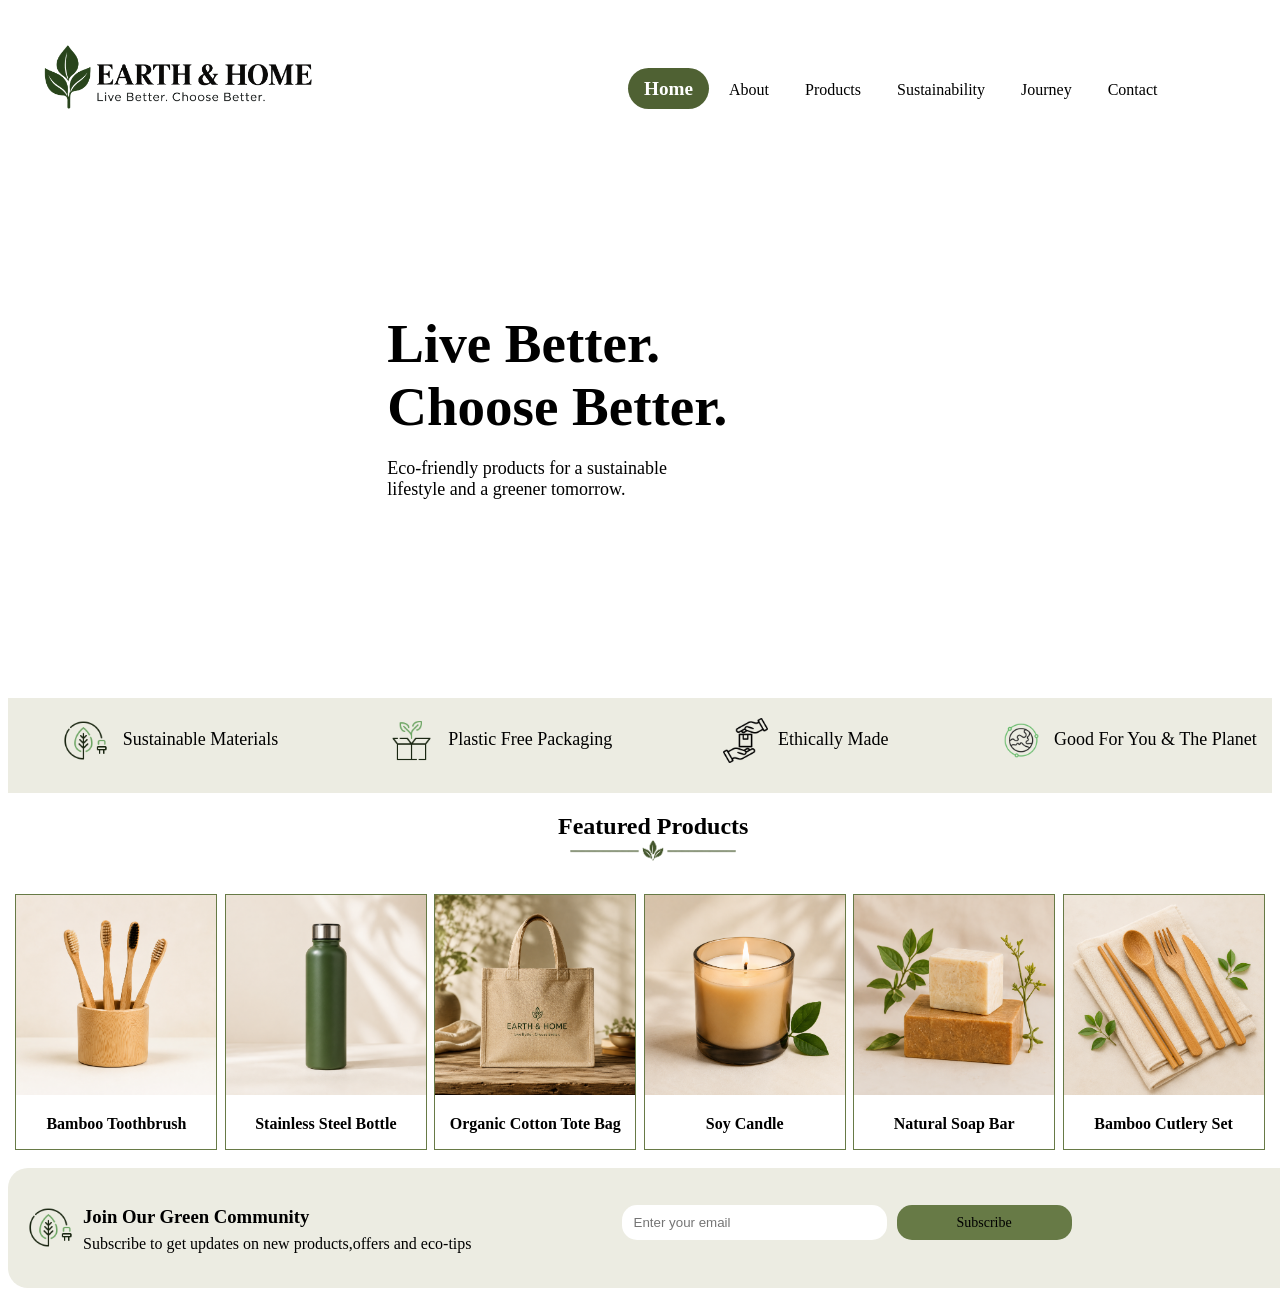
==== index.html @ a4145ca1 "first commit renamed index" ====
<!DOCTYPE html>
<html lang="en">
<head>
    <meta charset="UTF-8">
    <meta name="viewport" content="width=  , initial-scale=1.0">
    <title>Prj Home</title>
    <style>
       
         .homenav{
            background-color:white ;
            position: sticky;
            top: 0px;
            z-index: 1000;
            display: flex;
            color: black;
            padding: 20px;   
          }
          .honav{
            margin-left: 300px;
            margin-top: 50px;
            gap: 20px;
            text-decoration: none;
            color: black; 
        }
        .honav a{
            text-decoration: none;
            padding: 10px 16px;
            border-radius: 25px;
            transition: 0.3s ease;
        }
        .honav a:hover{
            background-color: #677A46;
            color:white;
        }
       .honav a.active {
            color: white;
            font-weight: bolder;
            font-size: larger;
            background-color: #4f6133;
        }
        .nbar{
            text-decoration: none;
            color: black;
            padding: 20px;     
        }
        .hero{
            position: relative;
            width: 100%;
            height: 550px;
            overflow: hidden;
        }
        .hero-video{
            width: 100%;
            height: 100%;
            object-fit: cover;
            display: block;
        }
        .hero-content{
            position: absolute;
            top: 45%;
            left: 30%;
            transform: translateY(-50%);
            z-index: 2;
        }
        .hero-content h1{
            font-size: 55px;
            color: solid black;
            margin-bottom: 20px;
        }
        .hero-content p{
            font-size: 18px;
            color:solid black;
            margin-bottom: 25px;

        }
        .hero-content button{
               background-color: #677A46;
                border: none;
                border-radius: 12px;
                padding: 10px 25px;
                font-size: 15px;
                cursor: pointer;
                transition: 0.3s ease;
        }
        .hero-content button:active{
        transform: scale(0.95);
        background-color: #4f6133;
       }
        .secnav{
            overflow: hidden;
        }
        .nav1{
            width: 100%;
            background-color: #ECECE2;
            padding: 20px;
            display: flex;
            justify-content:space-around;
            gap: 40px;  
            align-items:left;
            height: 55px;
            margin-right: 10px;   
        }
         .nbar1{
            text-decoration: none;
            color: black; 
            font-size: 18px;
        }
        .navicon{
            width: 45px;
            height: 45px;
            object-fit: contain;
            vertical-align: middle;
            margin-right: 10px;
        }
        .heading{
            margin-left: 550px;
        }
        .line{
            height:80px ;
            width: 230px;
            margin-top:-50px ;
            margin-left:530px ;    
        }
        .container{
            width: 100%;
            padding: 0px;
            display: flex;
            flex-direction: row;
            justify-content: space-evenly;
            align-items: start;
            overflow: hidden;
        }
        .container>div{
            width: 200px;
            border: 1px solid #677A46;
        }
        .title{
            font-size: 16px;
            text-align: center;
        }
        .lastnav{
            height: 80px;
            width: 100%;
            background-color: #ECECE2;
            padding: 20px;
            border-radius: 20px;
            display: flex;
            align-items: center;
        }
        .text{

            margin-left: 30px;
        }
        .head1{
        
            white-space: nowrap;
        }
        .pclass{
              margin-top: -30px;
              white-space: nowrap;

        }
        .form{
            width: 350px;
            display: flex;
            align-items: center;
            gap:10px;
            margin-left: auto;
            margin-right: 60px;
            margin-top: -10px;
            border-radius: 10px;
        }
        .form input{
            width: 300px;
            height: 35px;
            padding: 0 12px;
            box-sizing: border-box;
            border: none;
            border-radius: 15px;
        }
    
        .btn2{
            width: 150px;
            height: 35px;
            border: none;
            background-color: #677A46;
            padding:0px;
            border-radius: 15px;         
        }
            .form {
            width: 450px;
            display: flex;
            align-items: center;
            gap: 10px;
            margin-left: 150px;
            margin-right: 60px;
        }
        .form input[type="email"] {
            width: 300px;
            height: 35px;
            padding: 0 12px;
            box-sizing: border-box;
            border: none;
            border-radius: 15px;
        }

        #subscribe {
            display: none;
        }
        .btn2 {
            width: 200px;
            height: 35px;
            border: none;
            background-color: #677A46;
            border-radius: 15px;

            display: flex;
            align-items: center;
            justify-content: center;

            cursor: pointer;
            font-size: 14px;
        }
        .success-message {
            display: none;
            color: #677A46;
            font-weight: bold;
            white-space: nowrap;
        }
        #subscribe:checked ~ .success-message {
            display: block;
        }
        body{
            overflow-x: hidden;
        }


/* for mobile view */
@media (max-width: 600px) {

    .homenav {
        padding: 10px;
    }

    .honav {
        margin-top: 10px;
        gap: 5px;
    }

    .honav a {
        padding: 8px 10px;
        font-size: 14px;
    }

    .nbar {
        padding: 10px;
    }

    .hero {
        height: 350px;
    }

    .hero-content {
        left: 5%;
        right: 5%;
        top: 50%;
    }

    .hero-content h1 {
        font-size: 32px;
    }

    .hero-content p {
        font-size: 15px;
    }

    .hero-content button {
        padding: 8px 18px;
        font-size: 14px;
    }

    .nav1 {
        padding: 10px;
        gap: 10px;
        flex-direction: column;
        align-items: center;
    }

    .nbar1 {
        font-size: 15px;
    }

    .navicon {
        width: 35px;
        height: 35px;
    }

    .heading {
        margin-left: 0;
        text-align: center;
        font-size: 24px;
    }

    .line {
        width: 180px;
        height: 60px;
        margin-top: -30px;
    }

    .container {
        flex-direction: column;
        align-items: center;
        gap: 20px;
    }

    .container > div {
        width: 80%;
        max-width: 250px;
    }

    .lastnav {
        flex-direction: column;
        padding: 15px;
        border-radius: 15px;
    }

    .head1,
    .pclass {
        white-space: normal;
    }

    .pclass {
        margin-top: 0;
    }

    .form {
        flex-direction: column;
        width: 100%;
        margin: 10px 0 0 0;
        gap: 8px;
    }

    .form input[type="email"] {
        width: 90%;
        max-width: 300px;
    }

    .btn2 {
        width: 180px;
    }
}
    </style>
</head>
<body>
     <nav class="homenav">
        <img src="./images/hlogo.png" height="100px" width="300px">
        <div class="honav">
            <a class="nbar active" href="index.html">Home</a>
            <a class="nbar" href="about.html">About</a>
            <a class="nbar" href="products.html">Products</a>
            <a class="nbar" href="sustainibility.html">Sustainability</a>
            <a class="nbar" href="journey.html">Journey</a>
            <a class="nbar" href="contact.html">Contact</a>
        </div>
        </nav>
        <section class="hero">
        <video autoplay muted loop playsinline class="hero-video">
        <source src="./images/home vid.mp4" type="video/mp4">
        </video>
        <div class="hero-content">
        <h1>Live Better.<br>Choose Better.</h1>
        <p>Eco-friendly products for a sustainable<br> lifestyle and a greener tomorrow.</p>        </div>
</section>
<section class="secnav">
<nav class="nav1">
            <a class="nbar1" href="">
            <img src="./images/green-energy.png" class="navicon"> Sustainable Materials </a>
            <a class="nbar1" href="">
                <img src="./images/eco-packaging.png" class="navicon" > Plastic Free Packaging</a>
            <a class="nbar1" href="">
                <img src="./images/Hand1.png" class="navicon">Ethically Made</a>
            <a class="nbar1" href="">
                <img src="./images/planet.png" class="navicon">Good For You & The Planet</a>           
        </nav>
        </section>
        <h2 class="heading"> Featured Products</h2>
         <img src="./images/underline.png" class="line">
    <div class="container">
        <div>
            <img src="./images/brush.png" height="200px" width="200px" alt="">
            <h3 class="title">Bamboo Toothbrush</h3>
        </div>
         <div>
            <img src="./images/bottle.png" height="200px" width="200px" alt="">
            <h3 class="title">Stainless Steel Bottle</h3>
        </div>
         <div>
            <img src="./images/bag.png" height="200px" width="200px" alt="">
            <h3 class="title">Organic Cotton Tote Bag</h3>
        </div>
         <div>
            <img src="./images/candle.png" height="200px" width="200px" alt="">
            <h3 class="title">Soy Candle</h3>
        </div>
         <div>
            <img src="./images/soap.png" height="200px" width="200px" alt="">
            <h3 class="title">Natural Soap Bar</h3>
        </div>
         <div>
            <img src="./images/spons1.png" height="200px" width="200px" alt="">
            <h3 class="title">Bamboo Cutlery Set</h3>
        </div>
    </div>
    <br>
    <nav class="lastnav">
         <img src="./images/green-energy.png" class="navicon">
         <div class="text1">
        <h3 class="head1">Join Our Green Community</h3>
        <br>
        <p class="pclass">Subscribe to get updates on new products,offers and eco-tips</p>
         </div>
        <div class="form">

        <input type="email" placeholder="Enter your email" required>
        <input type="checkbox" id="subscribe">
        <label for="subscribe" class="btn2">Subscribe</label>
        <span class="success-message">
            You have successfully subscribed! 🌱
        </span>
</div>
    </nav>
    
</body>
</html>
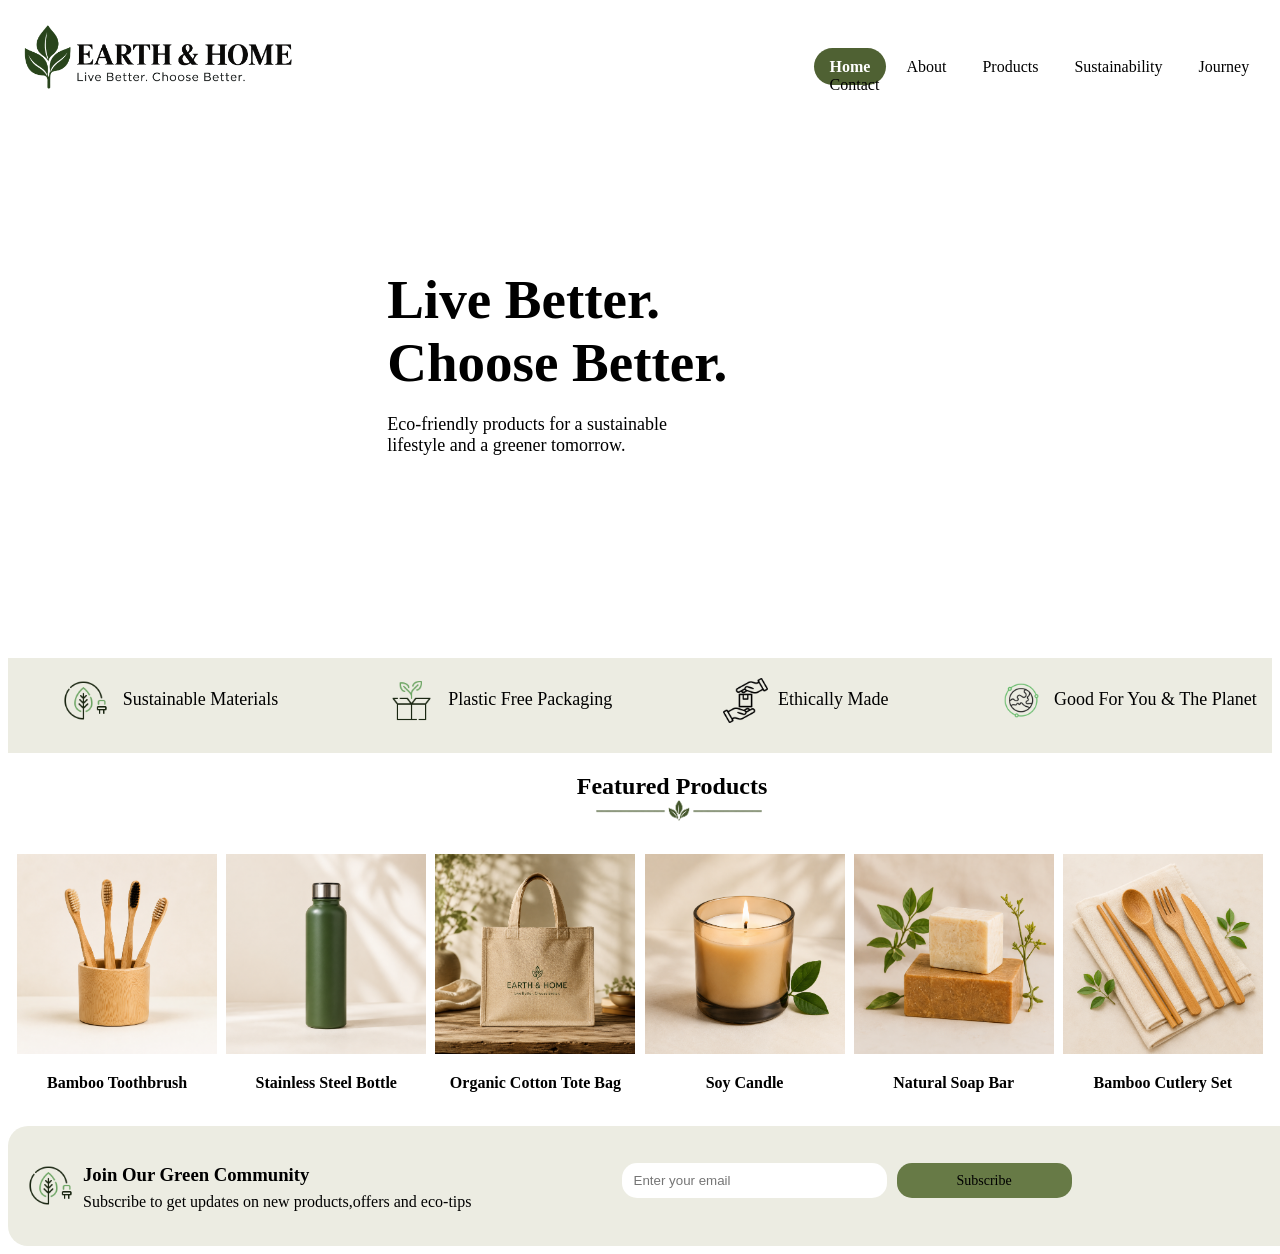
==== commit 1208c324: "changed responsiveness" ====
--- a/index.html
+++ b/index.html
@@ -3,45 +3,49 @@
 <head>
     <meta charset="UTF-8">
     <meta name="viewport" content="width=  , initial-scale=1.0">
-    <title>Prj Home</title>
+    <title>Earth and Home</title>
     <style>
-       
-         .homenav{
+           .homenav{
+            width: 100% ;
             background-color:white ;
             position: sticky;
             top: 0px;
             z-index: 1000;
             display: flex;
             color: black;
-            padding: 20px;   
           }
           .honav{
-            margin-left: 300px;
+            color: black; 
+            text-decoration: none;
+            margin-left: 40%;
             margin-top: 50px;
-            gap: 20px;
-            text-decoration: none;
-            color: black; 
-        }
-        .honav a{
+            gap: 20px;   
+            
+        }
+         .honav a{
             text-decoration: none;
             padding: 10px 16px;
             border-radius: 25px;
             transition: 0.3s ease;
-        }
-        .honav a:hover{
-            background-color: #677A46;
-            color:white;
-        }
-       .honav a.active {
+            color: black; 
+            
+        }
+         .honav a.active {
             color: white;
             font-weight: bolder;
-            font-size: larger;
             background-color: #4f6133;
         }
-        .nbar{
-            text-decoration: none;
-            color: black;
-            padding: 20px;     
+     .nbar
+     {
+      color: black;
+      text-decoration: none;
+     }
+        .nbar:hover{
+          color:white;
+          background-color:rgb(67, 112, 67) ;
+          border-radius: 50px;
+          transform: scale(1.8);
+          
         }
         .hero{
             position: relative;
@@ -66,12 +70,13 @@
             font-size: 55px;
             color: solid black;
             margin-bottom: 20px;
+            
         }
         .hero-content p{
             font-size: 18px;
             color:solid black;
             margin-bottom: 25px;
-
+            padding-bottom: 8px;
         }
         .hero-content button{
                background-color: #677A46;
@@ -113,17 +118,18 @@
             margin-right: 10px;
         }
         .heading{
-            margin-left: 550px;
+            margin-left: 45%;
         }
         .line{
             height:80px ;
             width: 230px;
             margin-top:-50px ;
-            margin-left:530px ;    
+            margin-left:44% ;    
         }
         .container{
             width: 100%;
             padding: 0px;
+            border: none;
             display: flex;
             flex-direction: row;
             justify-content: space-evenly;
@@ -132,7 +138,6 @@
         }
         .container>div{
             width: 200px;
-            border: 1px solid #677A46;
         }
         .title{
             font-size: 16px;
@@ -238,22 +243,23 @@
 /* for mobile view */
 @media (max-width: 600px) {
 
-    .homenav {
+      .homenav {
+        flex-direction: column;
+        align-items: center;
         padding: 10px;
     }
 
     .honav {
+        margin-left: 0;
         margin-top: 10px;
+        display: flex;
+        flex-wrap: wrap;
+        justify-content: center;
         gap: 5px;
     }
 
     .honav a {
         padding: 8px 10px;
-        font-size: 14px;
-    }
-
-    .nbar {
-        padding: 10px;
     }
 
     .hero {
